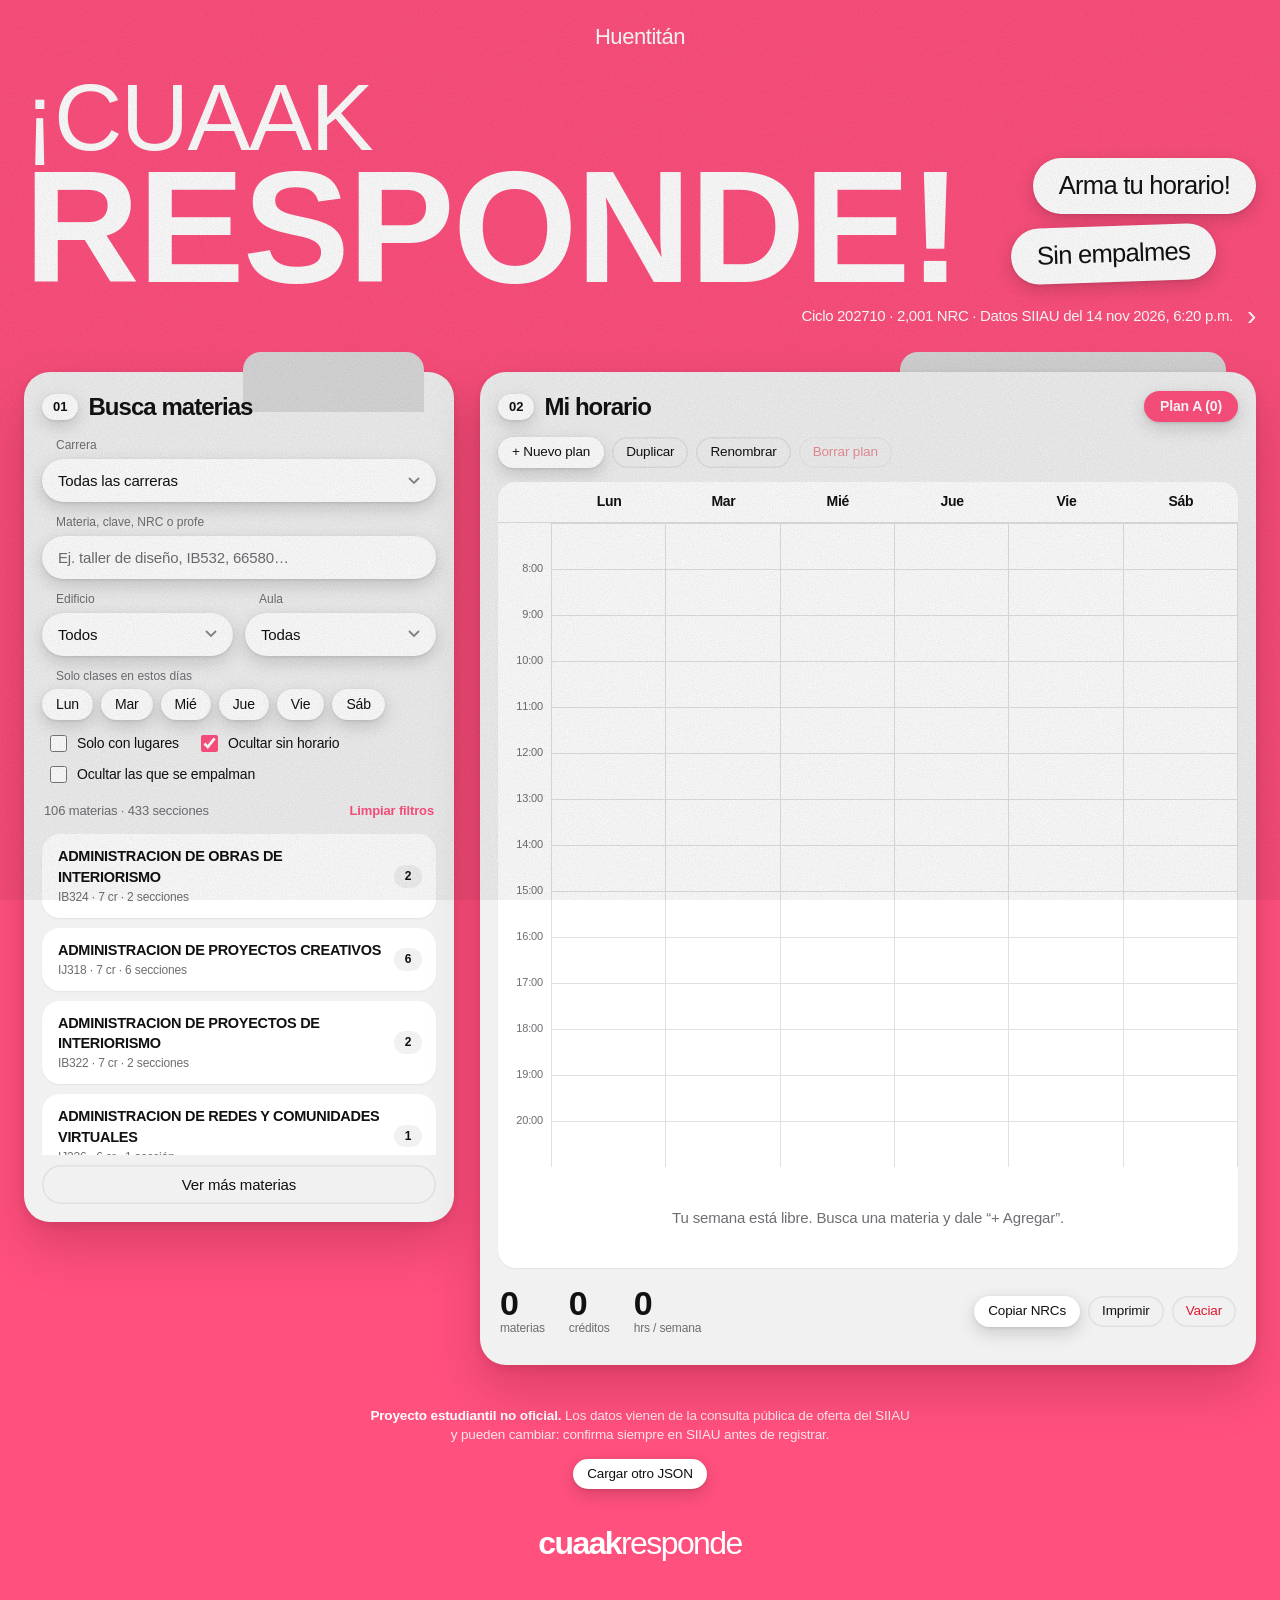
==== index.html @ 328b50cd "Nuevo estilo: rosa con grano, carpetas, píldoras y Alte Haas Grotesk" ====
<!doctype html>
<html lang="es">
<head>
<meta charset="utf-8">
<meta name="viewport" content="width=device-width, initial-scale=1">
<title>CUAAK RESPONDE</title>
<meta name="description" content="Planificador de horarios hecho por y para la comunidad del CUAAD Huentitán. Proyecto estudiantil no oficial.">
<link rel="preconnect" href="https://fonts.cdnfonts.com" crossorigin>
<link rel="preload" href="https://fonts.cdnfonts.com/s/8581/AlteHaasGroteskBold.woff" as="font" type="font/woff" crossorigin>
<link rel="stylesheet" href="styles.css">
<link rel="icon" href="data:image/svg+xml,%3Csvg xmlns='http://www.w3.org/2000/svg' viewBox='0 0 64 64'%3E%3Crect width='64' height='64' rx='16' fill='%23FF507E'/%3E%3Ctext x='32' y='45' font-family='Helvetica,Arial,sans-serif' font-size='38' font-weight='900' fill='%23fff' text-anchor='middle'%3EC!%3C/text%3E%3C/svg%3E">
</head>
<body>

<header class="hero">
  <p class="eyebrow">Huentitán</p>
  <h1 class="titulo"><span class="t1">¡CUAAK</span><span class="t2">RESPONDE!</span></h1>
  <div class="hero-pills" aria-hidden="true">
    <span class="pill-flota p-a">Arma tu horario!</span>
    <span class="pill-flota p-b">Sin empalmes</span>
  </div>
  <a class="hero-meta" href="#app"><span id="meta">Cargando oferta…</span><span class="chev" aria-hidden="true">›</span></a>
</header>

<main class="layout" id="app">
  <!-- ============ BUSCADOR ============ -->
  <section class="panel buscar" aria-label="Buscar materias">
    <div class="panel-head">
      <h2><span class="num">01</span> Busca materias</h2>
    </div>

    <div class="filtros">
      <label class="campo ancho">
        <span>Carrera</span>
        <select id="f-carrera"><option value="">Todas las carreras</option></select>
      </label>
      <label class="campo ancho">
        <span>Materia, clave, NRC o profe</span>
        <input id="f-q" type="search" placeholder="Ej. taller de diseño, IB532, 66580…" autocomplete="off">
      </label>
      <label class="campo">
        <span>Edificio</span>
        <select id="f-edificio"><option value="">Todos</option></select>
      </label>
      <label class="campo">
        <span>Aula</span>
        <select id="f-aula"><option value="">Todas</option></select>
      </label>
      <fieldset class="campo ancho dias-filtro">
        <legend>Solo clases en estos días</legend>
        <div class="chips" id="f-dias"></div>
      </fieldset>
      <div class="toggles ancho">
        <label class="check"><input type="checkbox" id="f-cupo"> Solo con lugares</label>
        <label class="check"><input type="checkbox" id="f-horario" checked> Ocultar sin horario</label>
        <label class="check"><input type="checkbox" id="f-libres"> Ocultar las que se empalman</label>
      </div>
    </div>

    <div class="resultados-head">
      <span id="conteo">—</span>
      <button class="link" id="limpiar" type="button">Limpiar filtros</button>
    </div>
    <div id="resultados" class="resultados" aria-live="polite"></div>
    <button id="mas" class="btn ghost full" type="button" hidden>Ver más materias</button>
  </section>

  <!-- ============ HORARIO ============ -->
  <section class="panel horario" aria-label="Mi horario">
    <div class="panel-head">
      <h2><span class="num">02</span> Mi horario</h2>
      <div class="planes" id="planes" role="tablist"></div>
    </div>

    <div class="plan-acciones">
      <button class="btn sm" id="p-nuevo" type="button">+ Nuevo plan</button>
      <button class="btn sm ghost" id="p-dup" type="button">Duplicar</button>
      <button class="btn sm ghost" id="p-ren" type="button">Renombrar</button>
      <button class="btn sm ghost danger" id="p-del" type="button">Borrar plan</button>
    </div>

    <div id="alertas" class="alertas" aria-live="assertive"></div>

    <div class="grid-wrap">
      <div id="grid" class="grid"></div>
    </div>

    <div class="resumen">
      <div class="stats">
        <div><b id="s-materias">0</b><span>materias</span></div>
        <div><b id="s-creditos">0</b><span>créditos</span></div>
        <div><b id="s-horas">0</b><span>hrs / semana</span></div>
      </div>
      <div class="resumen-acciones">
        <button class="btn sm" id="copiar" type="button">Copiar NRCs</button>
        <button class="btn sm ghost" id="imprimir" type="button">Imprimir</button>
        <button class="btn sm ghost danger" id="vaciar" type="button">Vaciar</button>
      </div>
    </div>
    <ul id="lista" class="lista"></ul>
  </section>
</main>

<footer class="pie">
  <p><b>Proyecto estudiantil no oficial.</b> Los datos vienen de la consulta pública de oferta del SIIAU y pueden cambiar: confirma siempre en SIIAU antes de registrar.</p>
  <label class="btn sm cargar">Cargar otro JSON<input type="file" id="archivo" accept=".json,application/json" hidden></label>
  <p class="firma"><b>cuaak</b>responde</p>
</footer>

<div id="toast" class="toast" role="status" hidden></div>

<script src="data/oferta.js" onerror="window.OFERTA_ERROR=true"></script>
<script src="app.js"></script>
</body>
</html>
---- styles.css ----
/* CUAAK RESPONDE — estilo póster: rosa, grano, carpetas y píldoras */
@font-face {
  font-family: "Alte Haas Grotesk"; font-style: normal; font-weight: 400; font-display: swap;
  src: local("Alte Haas Grotesk"), local("AlteHaasGrotesk"),
       url("https://fonts.cdnfonts.com/s/8581/AlteHaasGroteskRegular.woff") format("woff");
}
@font-face {
  font-family: "Alte Haas Grotesk"; font-style: normal; font-weight: 700; font-display: swap;
  src: local("Alte Haas Grotesk Bold"), local("AlteHaasGrotesk-Bold"),
       url("https://fonts.cdnfonts.com/s/8581/AlteHaasGroteskBold.woff") format("woff");
}
:root {
  --bg: #FF507E;            /* rosa del póster */
  --on-bg: #FFFFFF;
  --on-bg-soft: rgba(255, 255, 255, .86);
  --folder: #F1F1F1;        /* hoja frontal de la carpeta */
  --folder-back: #D9D9D9;   /* hoja trasera / pestaña */
  --sheet: #FFFFFF;
  --ink: #111111;
  --muted: #6E6E73;
  --line: #E0E0E0;
  --pill: #FFFFFF;
  --pill-ink: #111111;
  --accent: #FF507E;
  --accent-ink: #FFFFFF;
  --ok: #138A4F;
  --bad: #E0182D;
  --bad-bg: #FFE6E9;
  --shadow-pill: 0 6px 18px rgba(0, 0, 0, .16), 0 1px 3px rgba(0, 0, 0, .10);
  --shadow-folder: 0 24px 50px rgba(90, 0, 30, .22), 0 3px 10px rgba(90, 0, 30, .12);
  --block-l: 88%;
  --block-s: 85%;
  --block-border-l: 45%;
  --grain-opacity: .11;
  --font: "Alte Haas Grotesk", "Helvetica Neue", Helvetica, Arial, system-ui, sans-serif;
  color-scheme: light;
}
@media (prefers-color-scheme: dark) {
  :root:not([data-theme="light"]) {
    --bg: #24101A; --on-bg: #FFE9EF; --on-bg-soft: rgba(255, 233, 239, .78);
    --folder: #1E1E20; --folder-back: #2E2E31; --sheet: #151517;
    --ink: #F2F2F2; --muted: #A1A1A6; --line: #343437;
    --pill: #2C2C2F; --pill-ink: #F5F5F5; --bad-bg: #3B1219;
    --shadow-pill: 0 6px 18px rgba(0, 0, 0, .45);
    --shadow-folder: 0 24px 50px rgba(0, 0, 0, .5);
    --block-l: 30%; --block-s: 55%; --block-border-l: 65%;
    --grain-opacity: .10; color-scheme: dark;
  }
}
:root[data-theme="dark"] {
  --bg: #24101A; --on-bg: #FFE9EF; --on-bg-soft: rgba(255, 233, 239, .78);
  --folder: #1E1E20; --folder-back: #2E2E31; --sheet: #151517;
  --ink: #F2F2F2; --muted: #A1A1A6; --line: #343437;
  --pill: #2C2C2F; --pill-ink: #F5F5F5; --bad-bg: #3B1219;
  --shadow-pill: 0 6px 18px rgba(0, 0, 0, .45);
  --shadow-folder: 0 24px 50px rgba(0, 0, 0, .5);
  --block-l: 30%; --block-s: 55%; --block-border-l: 65%;
  --grain-opacity: .10; color-scheme: dark;
}

* { box-sizing: border-box; }
html { -webkit-text-size-adjust: 100%; scroll-behavior: smooth; }
body {
  margin: 0; background: var(--bg); color: var(--ink);
  font-family: var(--font); font-size: 15px; line-height: 1.4;
  -webkit-font-smoothing: antialiased; letter-spacing: -.01em;
}
/* grano de papel sobre todo, como el póster */
body::after {
  content: ""; position: fixed; inset: 0; z-index: 90; pointer-events: none;
  opacity: var(--grain-opacity); mix-blend-mode: multiply;
  background-image: url("data:image/svg+xml,%3Csvg xmlns='http://www.w3.org/2000/svg' width='220' height='220'%3E%3Cfilter id='n'%3E%3CfeTurbulence type='fractalNoise' baseFrequency='.85' numOctaves='3' stitchTiles='stitch'/%3E%3CfeColorMatrix values='0 0 0 0 0 0 0 0 0 0 0 0 0 0 0 0 0 0 .9 0'/%3E%3C/filter%3E%3Crect width='100%25' height='100%25' filter='url(%23n)'/%3E%3C/svg%3E");
}
button, input, select { font: inherit; color: inherit; letter-spacing: inherit; }
.tab-num { font-variant-numeric: tabular-nums; }

/* ---------- hero ---------- */
.hero {
  color: var(--on-bg); max-width: 1600px; margin: 0 auto; padding: 22px 24px 8px;
  display: grid; grid-template-columns: 1fr auto; align-items: end; gap: 6px 24px;
}
.eyebrow { grid-column: 1 / -1; justify-self: center; margin: 0 0 18px; font-size: 22px; font-weight: 400; letter-spacing: -.02em; }
.titulo { margin: 0; line-height: .86; letter-spacing: -.055em; display: flex; flex-direction: column; }
.titulo .t1 { font-weight: 400; font-size: clamp(32px, 7.4vw, 104px); }
.titulo .t2 { font-weight: 700; font-size: clamp(40px, 12.5vw, 176px); }
@media (max-width: 600px) {
  .titulo .t1 { font-size: 9vw; }
  .titulo .t2 { font-size: 14.2vw; }
}
.hero-pills { display: flex; flex-direction: column; align-items: flex-end; gap: 12px; padding-bottom: 14px; }
.pill-flota {
  background: var(--pill); color: var(--pill-ink); border-radius: 999px; padding: 10px 26px;
  font-size: clamp(17px, 2vw, 26px); font-weight: 400; letter-spacing: -.03em; box-shadow: var(--shadow-pill);
}
.pill-flota.p-b { margin-right: 40px; transform: rotate(-2deg); }
.hero-meta {
  grid-column: 1 / -1; justify-self: end; display: inline-flex; align-items: center; gap: 14px;
  color: var(--on-bg); text-decoration: none; font-size: 15px; font-weight: 400; letter-spacing: -.02em;
}
.hero-meta br { display: none; }
.hero-meta #meta { display: inline; }
.chev { font-size: 28px; line-height: 1; font-weight: 400; }

/* ---------- layout ---------- */
.layout {
  display: grid; grid-template-columns: minmax(340px, 430px) 1fr; gap: 26px;
  padding: 34px 24px 24px; align-items: start; max-width: 1600px; margin: 0 auto;
}
/* carpeta: hoja frontal + pestaña trasera */
.panel {
  position: relative; background: var(--folder); border-radius: 26px; padding: 18px;
  box-shadow: var(--shadow-folder); min-width: 0;
}
.panel::before {
  content: ""; position: absolute; z-index: -1; top: -20px; right: 30px; width: 42%; height: 60px;
  background: var(--folder-back); border-radius: 18px 18px 0 0;
}
.buscar { position: sticky; top: 30px; max-height: calc(100vh - 50px); display: flex; flex-direction: column; }
.panel-head { display: flex; align-items: center; justify-content: space-between; gap: 10px; flex-wrap: wrap; margin-bottom: 14px; }
h2 { margin: 0; font-size: 24px; font-weight: 700; letter-spacing: -.04em; display: flex; align-items: center; gap: 10px; }
.num {
  background: var(--pill); color: var(--pill-ink); box-shadow: var(--shadow-pill);
  font-size: 13px; font-weight: 700; padding: 4px 11px; border-radius: 999px; letter-spacing: 0;
}

/* ---------- filtros ---------- */
.filtros { display: grid; grid-template-columns: 1fr 1fr; gap: 12px; }
.ancho { grid-column: 1 / -1; }
.campo { display: flex; flex-direction: column; gap: 5px; min-width: 0; margin: 0; padding: 0; border: 0; }
.campo > span, .campo legend { font-size: 12px; font-weight: 400; color: var(--muted); padding: 0 0 0 14px; letter-spacing: 0; }
.campo select, .campo input {
  width: 100%; padding: 11px 16px; border: 0; border-radius: 999px; min-width: 0;
  background: var(--pill); color: var(--pill-ink); box-shadow: var(--shadow-pill);
  appearance: none; -webkit-appearance: none;
}
.campo select {
  padding-right: 38px; cursor: pointer;
  background-image: url("data:image/svg+xml,%3Csvg xmlns='http://www.w3.org/2000/svg' width='12' height='8'%3E%3Cpath d='M1 1l5 5 5-5' fill='none' stroke='%23888' stroke-width='1.8'/%3E%3C/svg%3E");
  background-repeat: no-repeat; background-position: right 16px center;
}
.campo input::placeholder { color: var(--muted); }
.campo input:focus, .campo select:focus, .btn:focus-visible, .chip:focus-visible, .plan-tab:focus-visible {
  outline: 3px solid var(--accent); outline-offset: 2px;
}
.chips { display: flex; gap: 8px; flex-wrap: wrap; margin-top: 4px; }
.chip {
  border: 0; background: var(--pill); color: var(--pill-ink); box-shadow: var(--shadow-pill);
  border-radius: 999px; padding: 6px 14px; font-weight: 400; font-size: 14px; cursor: pointer;
}
.chip[aria-pressed="true"] { background: var(--accent); color: var(--accent-ink); }
.toggles { display: flex; flex-wrap: wrap; gap: 8px 18px; padding-left: 4px; }
.check { display: flex; align-items: center; gap: 7px; font-size: 14px; cursor: pointer; }
.check input { accent-color: var(--accent); width: 17px; height: 17px; }

.resultados-head { display: flex; justify-content: space-between; align-items: center; margin: 16px 2px 10px; font-size: 13px; color: var(--muted); }
.link { background: none; border: 0; padding: 0; color: var(--accent); font-weight: 700; cursor: pointer; }
.link:hover { text-decoration: underline; text-underline-offset: 3px; }
.resultados { overflow-y: auto; min-height: 120px; margin: 0 -10px; padding: 4px 10px 10px; flex: 1; }

/* ---------- materia ---------- */
.materia { background: var(--sheet); border-radius: 18px; margin-bottom: 10px; box-shadow: 0 1px 2px rgba(0,0,0,.06); }
.materia[open] { box-shadow: var(--shadow-pill); }
.materia summary {
  list-style: none; cursor: pointer; padding: 12px 14px 12px 16px; display: grid;
  grid-template-columns: 1fr auto; gap: 2px 10px; align-items: center;
}
.materia summary::-webkit-details-marker { display: none; }
.m-nombre { font-weight: 700; font-size: 14.5px; letter-spacing: -.02em; }
.m-info { grid-column: 1; font-size: 12px; color: var(--muted); }
.m-badge {
  grid-row: 1 / span 2; grid-column: 2; font-size: 12px; font-weight: 700; min-width: 28px; text-align: center;
  background: var(--folder); color: var(--ink); border-radius: 999px; padding: 3px 9px;
}
.m-badge.en { background: var(--accent); color: var(--accent-ink); }
.secciones { border-top: 1px solid var(--line); }
.sec { padding: 12px 14px 12px 16px; display: grid; grid-template-columns: 1fr auto; gap: 5px 10px; border-bottom: 1px solid var(--line); }
.sec:last-child { border-bottom: 0; }
.sec.agregada { background: color-mix(in srgb, var(--accent) 10%, transparent); }
.sec-top { display: flex; gap: 6px; flex-wrap: wrap; align-items: center; font-size: 12px; }
.sec-top .nrc { font-weight: 700; font-size: 14px; font-variant-numeric: tabular-nums; margin-right: 2px; }
.pill {
  font-size: 12px; padding: 2px 10px; border-radius: 999px; background: var(--pill); color: var(--pill-ink);
  box-shadow: 0 2px 6px rgba(0,0,0,.12); font-variant-numeric: tabular-nums;
}
.pill.lleno { color: var(--bad); }
.pill.hay { color: var(--ok); }
.ses { font-size: 12.5px; line-height: 1.5; font-variant-numeric: tabular-nums; }
.ses .d { display: inline-block; min-width: 10ch; font-weight: 700; }
.prof { font-size: 12px; color: var(--muted); }
.empalme { font-size: 12px; font-weight: 700; color: var(--bad); }
.sec-btn { grid-row: 1 / span 4; grid-column: 2; align-self: center; }

/* ---------- botones (píldoras) ---------- */
.btn {
  border: 0; background: var(--pill); color: var(--pill-ink); box-shadow: var(--shadow-pill);
  border-radius: 999px; padding: 9px 18px; font-weight: 400; cursor: pointer; white-space: nowrap;
  transition: transform .12s ease, box-shadow .12s ease;
}
.btn:hover { transform: translateY(-1px); box-shadow: 0 10px 22px rgba(0,0,0,.18); }
.btn:active { transform: translateY(1px); box-shadow: 0 2px 6px rgba(0,0,0,.14); }
.btn:disabled { opacity: .45; cursor: default; transform: none; }
.btn.ghost { background: transparent; box-shadow: inset 0 0 0 1.5px var(--line); }
.btn.danger { color: var(--bad); }
.btn.add { background: var(--accent); color: var(--accent-ink); font-weight: 700; }
.btn.quitar { background: var(--folder); }
.btn.sm { padding: 6px 14px; font-size: 13.5px; }
.btn.full { width: 100%; margin-top: 10px; }

/* ---------- planes ---------- */
.planes { display: flex; gap: 8px; flex-wrap: wrap; }
.plan-tab {
  border: 0; background: var(--pill); color: var(--pill-ink); box-shadow: var(--shadow-pill);
  border-radius: 999px; padding: 6px 16px; font-weight: 400; cursor: pointer; font-size: 14px;
  max-width: 18ch; overflow: hidden; text-overflow: ellipsis; white-space: nowrap;
}
.plan-tab[aria-selected="true"] { background: var(--accent); color: var(--accent-ink); font-weight: 700; }
.plan-acciones { display: flex; gap: 8px; flex-wrap: wrap; margin-bottom: 14px; }

/* ---------- alertas ---------- */
.alertas:empty { display: none; }
.alertas { background: var(--bad-bg); border-radius: 18px; padding: 12px 16px; margin-bottom: 14px; box-shadow: inset 0 0 0 1.5px var(--bad); }
.alertas h3 { margin: 0 0 4px; font-size: 15px; color: var(--bad); letter-spacing: -.02em; }
.alertas ul { margin: 0; padding-left: 18px; font-size: 13px; }

/* ---------- grid semanal ---------- */
.grid-wrap { overflow-x: auto; border-radius: 18px; background: var(--sheet); box-shadow: 0 1px 2px rgba(0,0,0,.06); }
.grid { --hpx: 46px; display: grid; min-width: 640px; position: relative; }
.g-head {
  position: sticky; top: 0; z-index: 3; background: var(--sheet); color: var(--ink);
  font-weight: 700; text-align: center; padding: 10px 0; font-size: 14px; letter-spacing: -.02em;
  border-bottom: 1px solid var(--line);
}
.g-horas { position: relative; border-right: 1px solid var(--line); }
.g-hora { position: absolute; right: 8px; transform: translateY(-50%); font-size: 11px; color: var(--muted); font-variant-numeric: tabular-nums; }
.g-dia { position: relative; border-right: 1px solid var(--line); background-image: repeating-linear-gradient(to bottom, var(--line) 0 1px, transparent 1px var(--hpx)); }
.g-dia:last-child { border-right: 0; }
.bloque {
  --h: 340;
  position: absolute; left: 3px; right: 3px; overflow: hidden; cursor: pointer;
  background: hsl(var(--h) var(--block-s) var(--block-l));
  border-left: 4px solid hsl(var(--h) 75% var(--block-border-l));
  border-radius: 10px; padding: 4px 6px; font-size: 11px; line-height: 1.2; color: var(--ink);
  box-shadow: 0 2px 6px rgba(0,0,0,.10);
}
.bloque b { display: block; font-size: 11.5px; font-weight: 700; letter-spacing: -.02em; }
.bloque .bl-meta { font-size: 10px; opacity: .8; font-variant-numeric: tabular-nums; }
.bloque.choque { box-shadow: inset 0 0 0 2px var(--bad); background-image: repeating-linear-gradient(-45deg, transparent 0 6px, color-mix(in srgb, var(--bad) 20%, transparent) 6px 12px); }
.bloque.choque::after { content: "!"; position: absolute; top: 3px; right: 3px; width: 16px; height: 16px; border-radius: 50%; background: var(--bad); color: #fff; font-weight: 700; font-size: 11px; display: grid; place-items: center; }
.bloque.hl { outline: 3px solid var(--ink); z-index: 2; }
.bloque.preview { opacity: .55; outline: 2px dashed var(--ink); pointer-events: none; z-index: 1; }
.grid-vacio { grid-column: 1 / -1; padding: 40px 20px; text-align: center; color: var(--muted); }

/* ---------- resumen ---------- */
.resumen { display: flex; justify-content: space-between; align-items: center; gap: 12px; flex-wrap: wrap; margin: 18px 2px 10px; }
.stats { display: flex; gap: 24px; }
.stats div { display: flex; flex-direction: column; }
.stats b { font-size: 34px; font-weight: 700; line-height: 1; letter-spacing: -.05em; font-variant-numeric: tabular-nums; }
.stats span { font-size: 12px; color: var(--muted); }
.resumen-acciones { display: flex; gap: 8px; flex-wrap: wrap; }
.lista { list-style: none; margin: 0; padding: 0; display: grid; grid-template-columns: repeat(auto-fill, minmax(260px, 1fr)); gap: 10px; }
.lista li {
  --h: 340; background: var(--sheet); border-radius: 16px; padding: 10px 12px 10px 16px;
  box-shadow: inset 4px 0 0 hsl(var(--h) 75% var(--block-border-l)), 0 1px 2px rgba(0,0,0,.06);
  display: grid; grid-template-columns: 1fr auto; gap: 2px 8px; font-size: 13.5px;
}
.lista li.choque { box-shadow: inset 4px 0 0 var(--bad), inset 0 0 0 1.5px var(--bad); }
.lista .l-n { font-weight: 700; letter-spacing: -.02em; }
.lista .l-i { font-size: 12px; color: var(--muted); font-variant-numeric: tabular-nums; }
.lista .x { grid-row: 1 / span 2; grid-column: 2; align-self: center; background: none; border: 0; font-size: 22px; cursor: pointer; color: var(--muted); padding: 0 4px; line-height: 1; }
.lista .x:hover { color: var(--bad); }

/* ---------- pie / toast ---------- */
.pie {
  color: var(--on-bg); display: flex; flex-direction: column; align-items: center; gap: 14px; text-align: center;
  padding: 18px 24px 40px; max-width: 1600px; margin: 0 auto; font-size: 13.5px;
}
.pie p { margin: 0; max-width: 72ch; color: var(--on-bg-soft); }
.pie p b { color: var(--on-bg); }
.firma { font-size: 32px; letter-spacing: -.05em; color: var(--on-bg) !important; font-weight: 400; margin-top: 18px !important; }
.firma b { font-weight: 700; }
.cargar { cursor: pointer; }
.toast {
  position: fixed; left: 50%; bottom: 22px; transform: translateX(-50%); z-index: 95;
  background: var(--pill); color: var(--pill-ink); padding: 11px 22px; border-radius: 999px;
  font-weight: 400; box-shadow: 0 12px 30px rgba(0,0,0,.25); max-width: calc(100vw - 32px);
}
.toast.bad { box-shadow: inset 0 0 0 2px var(--bad), 0 12px 30px rgba(0,0,0,.25); color: var(--bad); }
.vacio { padding: 24px 8px; text-align: center; color: var(--muted); }
.vacio b { display: block; color: var(--ink); font-size: 16px; margin-bottom: 4px; }

/* ---------- responsive ---------- */
@media (max-width: 960px) {
  .layout { grid-template-columns: 1fr; padding: 34px 16px 16px; gap: 42px; }
  .buscar { position: relative; top: auto; max-height: none; }
  .resultados { max-height: 60vh; }
  .hero { grid-template-columns: 1fr; padding: 18px 16px 4px; }
  .hero-pills { align-items: flex-end; flex-direction: row; justify-content: flex-end; flex-wrap: wrap; padding: 14px 0 6px; }
  .pill-flota.p-b { margin-right: 0; }
  .pie { padding: 12px 16px 32px; }
}
@media (max-width: 480px) {
  .filtros { grid-template-columns: 1fr; }
  .eyebrow { font-size: 18px; margin-bottom: 12px; }
  .grid { min-width: 560px; }
  .panel { padding: 14px; border-radius: 22px; }
}

/* ---------- impresión ---------- */
@media print {
  body { background: #fff; }
  body::after { display: none; }
  .hero, .buscar, .plan-acciones, .resumen-acciones, .pie, .lista .x, .planes { display: none !important; }
  .layout { display: block; padding: 0; }
  .panel { box-shadow: none; padding: 0; background: #fff; }
  .panel::before { display: none; }
  .grid-wrap { overflow: visible; box-shadow: none; }
  .grid { min-width: 0; }
  .bloque, .g-head { -webkit-print-color-adjust: exact; print-color-adjust: exact; }
}
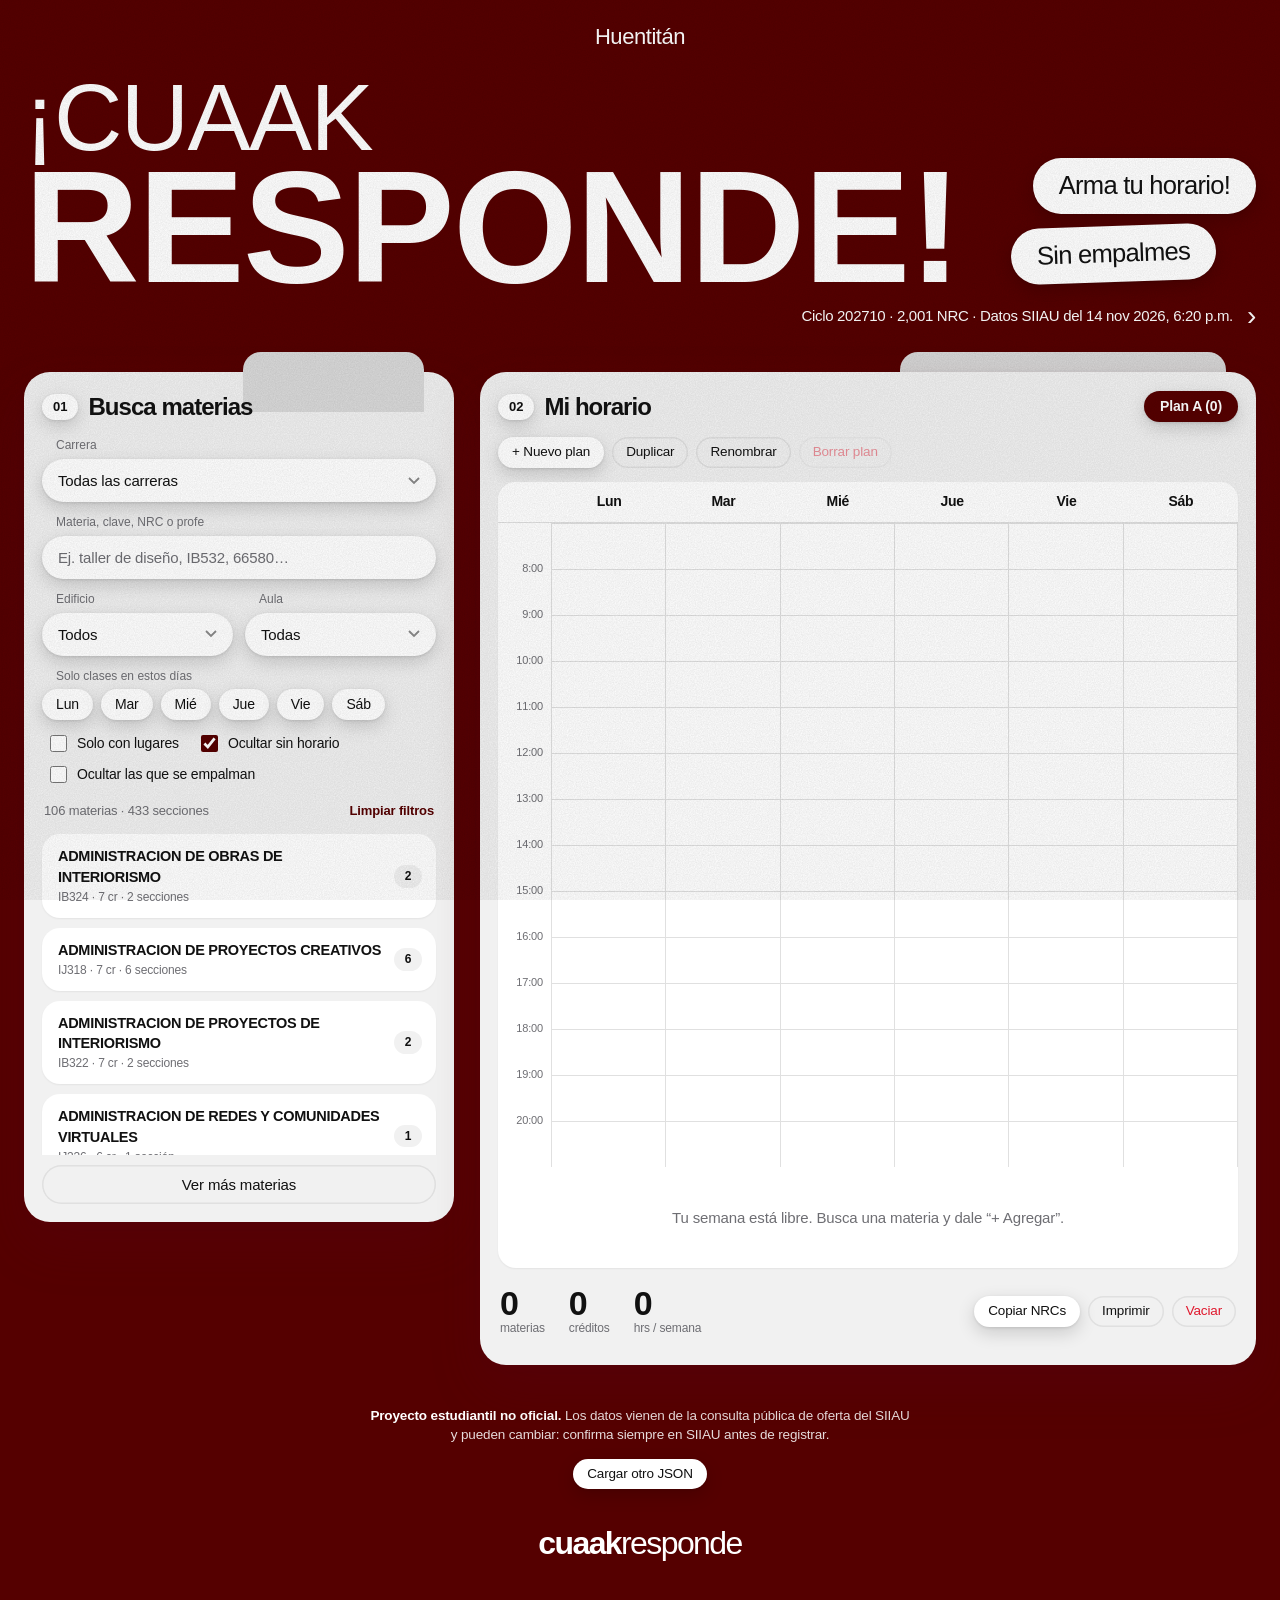
==== commit af374ee1: "Color principal: granate #550000" ====
--- a/index.html
+++ b/index.html
@@ -8,7 +8,7 @@
 <link rel="preconnect" href="https://fonts.cdnfonts.com" crossorigin>
 <link rel="preload" href="https://fonts.cdnfonts.com/s/8581/AlteHaasGroteskBold.woff" as="font" type="font/woff" crossorigin>
 <link rel="stylesheet" href="styles.css">
-<link rel="icon" href="data:image/svg+xml,%3Csvg xmlns='http://www.w3.org/2000/svg' viewBox='0 0 64 64'%3E%3Crect width='64' height='64' rx='16' fill='%23FF507E'/%3E%3Ctext x='32' y='45' font-family='Helvetica,Arial,sans-serif' font-size='38' font-weight='900' fill='%23fff' text-anchor='middle'%3EC!%3C/text%3E%3C/svg%3E">
+<link rel="icon" href="data:image/svg+xml,%3Csvg xmlns='http://www.w3.org/2000/svg' viewBox='0 0 64 64'%3E%3Crect width='64' height='64' rx='16' fill='%23550000'/%3E%3Ctext x='32' y='45' font-family='Helvetica,Arial,sans-serif' font-size='38' font-weight='900' fill='%23fff' text-anchor='middle'%3EC!%3C/text%3E%3C/svg%3E">
 </head>
 <body>
 
--- a/styles.css
+++ b/styles.css
@@ -10,7 +10,7 @@
        url("https://fonts.cdnfonts.com/s/8581/AlteHaasGroteskBold.woff") format("woff");
 }
 :root {
-  --bg: #FF507E;            /* rosa del póster */
+  --bg: #550000;            /* granate */
   --on-bg: #FFFFFF;
   --on-bg-soft: rgba(255, 255, 255, .86);
   --folder: #F1F1F1;        /* hoja frontal de la carpeta */
@@ -21,7 +21,7 @@
   --line: #E0E0E0;
   --pill: #FFFFFF;
   --pill-ink: #111111;
-  --accent: #FF507E;
+  --accent: #550000;
   --accent-ink: #FFFFFF;
   --ok: #138A4F;
   --bad: #E0182D;
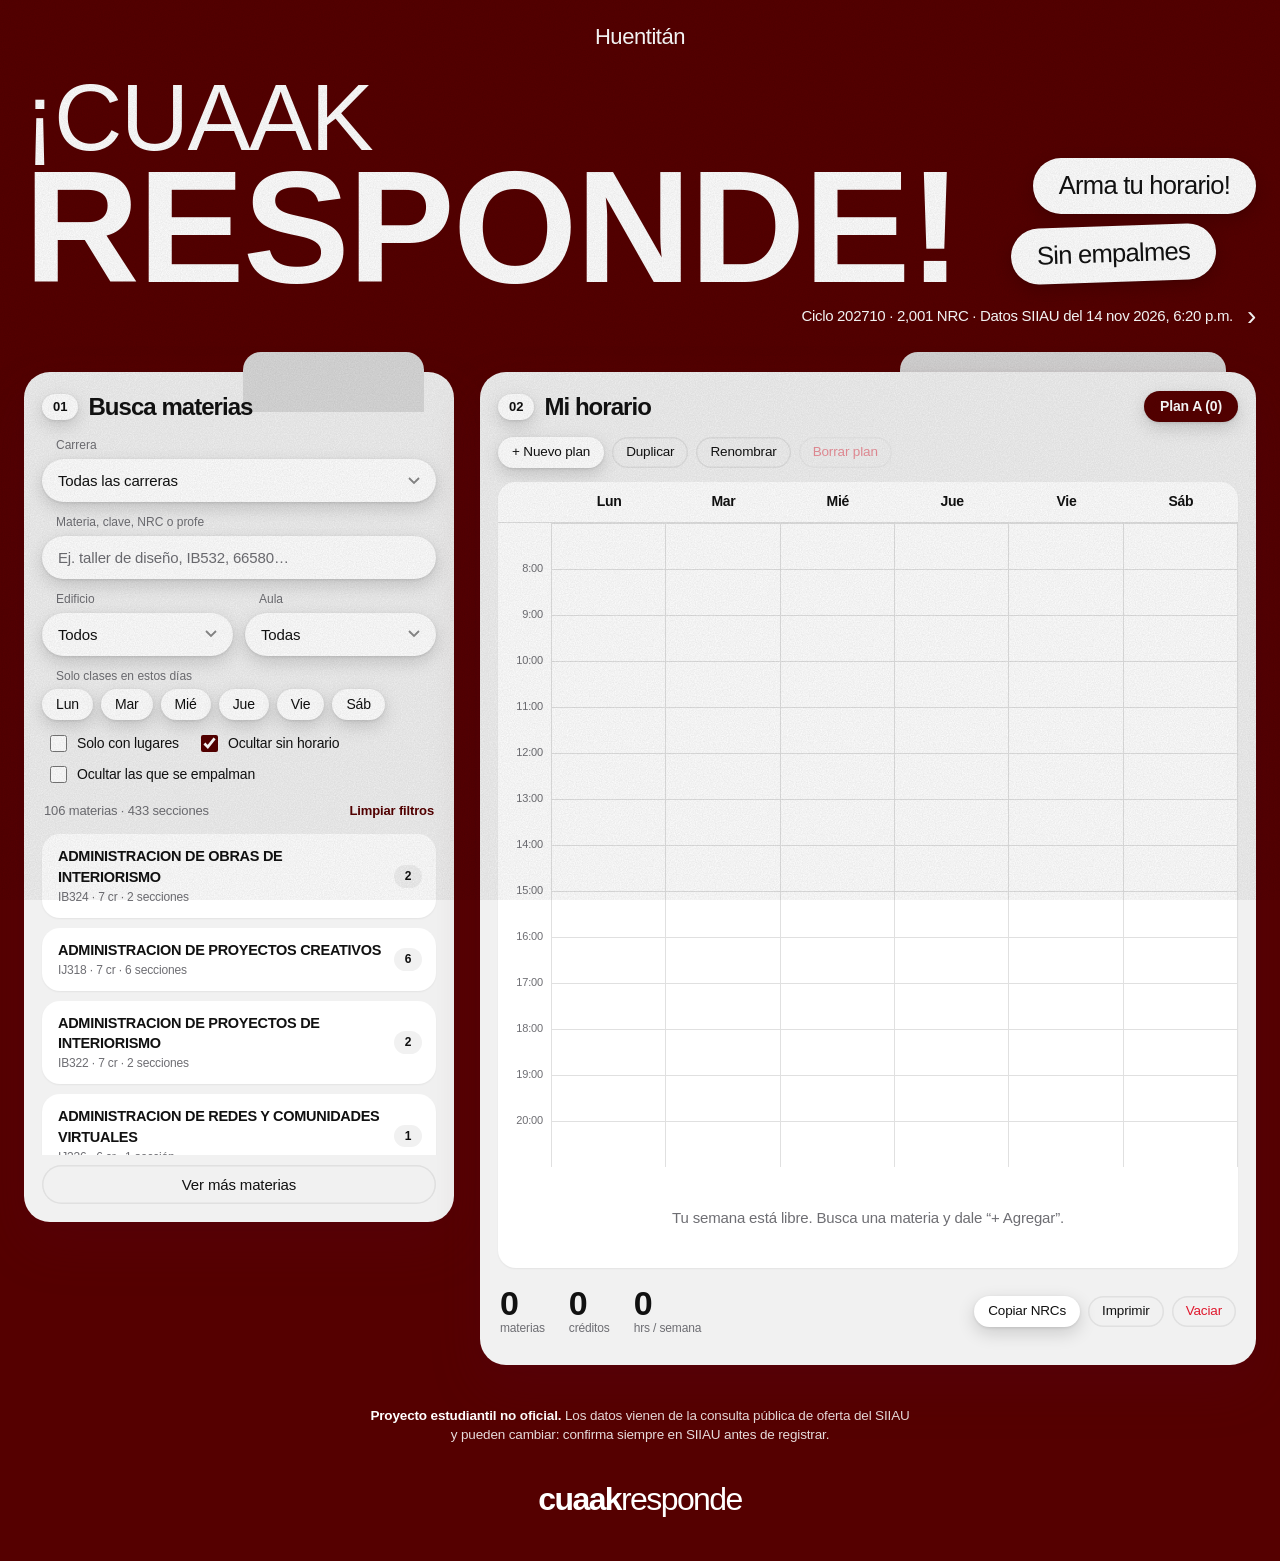
==== commit fe05e305: "Granate claro en modo oscuro, imagen para compartir y quitar 'Cargar otro JSON'" ====
--- a/index.html
+++ b/index.html
@@ -5,6 +5,18 @@
 <meta name="viewport" content="width=device-width, initial-scale=1">
 <title>CUAAK RESPONDE</title>
 <meta name="description" content="Planificador de horarios hecho por y para la comunidad del CUAAD Huentitán. Proyecto estudiantil no oficial.">
+<meta name="theme-color" content="#550000">
+<meta property="og:type" content="website">
+<meta property="og:locale" content="es_MX">
+<meta property="og:site_name" content="CUAAK RESPONDE">
+<meta property="og:title" content="¡CUAAK RESPONDE! · Arma tu horario sin empalmes">
+<meta property="og:description" content="Planificador de horarios para las licenciaturas del CUAAD Huentitán. Busca materias, arma tu semana y evita empalmes.">
+<meta property="og:url" content="https://respondecuaak-dotcom.github.io/cuaak-responde/">
+<meta property="og:image" content="https://respondecuaak-dotcom.github.io/cuaak-responde/og.png">
+<meta property="og:image:width" content="1200">
+<meta property="og:image:height" content="630">
+<meta property="og:image:alt" content="¡CUAAK RESPONDE! Planificador de horarios, Huentitán">
+<meta name="twitter:card" content="summary_large_image">
 <link rel="preconnect" href="https://fonts.cdnfonts.com" crossorigin>
 <link rel="preload" href="https://fonts.cdnfonts.com/s/8581/AlteHaasGroteskBold.woff" as="font" type="font/woff" crossorigin>
 <link rel="stylesheet" href="styles.css">
@@ -102,9 +114,7 @@
 </main>
 
 <footer class="pie">
-  <p><b>Proyecto estudiantil no oficial.</b> Los datos vienen de la consulta pública de oferta del SIIAU y pueden cambiar: confirma siempre en SIIAU antes de registrar.</p>
-  <label class="btn sm cargar">Cargar otro JSON<input type="file" id="archivo" accept=".json,application/json" hidden></label>
-  <p class="firma"><b>cuaak</b>responde</p>
+  <p><b>Proyecto estudiantil no oficial.</b> Los datos vienen de la consulta pública de oferta del SIIAU y pueden cambiar: confirma siempre en SIIAU antes de registrar.</p>  <p class="firma"><b>cuaak</b>responde</p>
 </footer>
 
 <div id="toast" class="toast" role="status" hidden></div>
--- a/styles.css
+++ b/styles.css
@@ -40,7 +40,7 @@
     --bg: #24101A; --on-bg: #FFE9EF; --on-bg-soft: rgba(255, 233, 239, .78);
     --folder: #1E1E20; --folder-back: #2E2E31; --sheet: #151517;
     --ink: #F2F2F2; --muted: #A1A1A6; --line: #343437;
-    --pill: #2C2C2F; --pill-ink: #F5F5F5; --bad-bg: #3B1219;
+    --pill: #2C2C2F; --pill-ink: #F5F5F5; --bad-bg: #3B1219; --accent: #C94F4F;
     --shadow-pill: 0 6px 18px rgba(0, 0, 0, .45);
     --shadow-folder: 0 24px 50px rgba(0, 0, 0, .5);
     --block-l: 30%; --block-s: 55%; --block-border-l: 65%;
@@ -51,7 +51,7 @@
   --bg: #24101A; --on-bg: #FFE9EF; --on-bg-soft: rgba(255, 233, 239, .78);
   --folder: #1E1E20; --folder-back: #2E2E31; --sheet: #151517;
   --ink: #F2F2F2; --muted: #A1A1A6; --line: #343437;
-  --pill: #2C2C2F; --pill-ink: #F5F5F5; --bad-bg: #3B1219;
+  --pill: #2C2C2F; --pill-ink: #F5F5F5; --bad-bg: #3B1219; --accent: #C94F4F;
   --shadow-pill: 0 6px 18px rgba(0, 0, 0, .45);
   --shadow-folder: 0 24px 50px rgba(0, 0, 0, .5);
   --block-l: 30%; --block-s: 55%; --block-border-l: 65%;
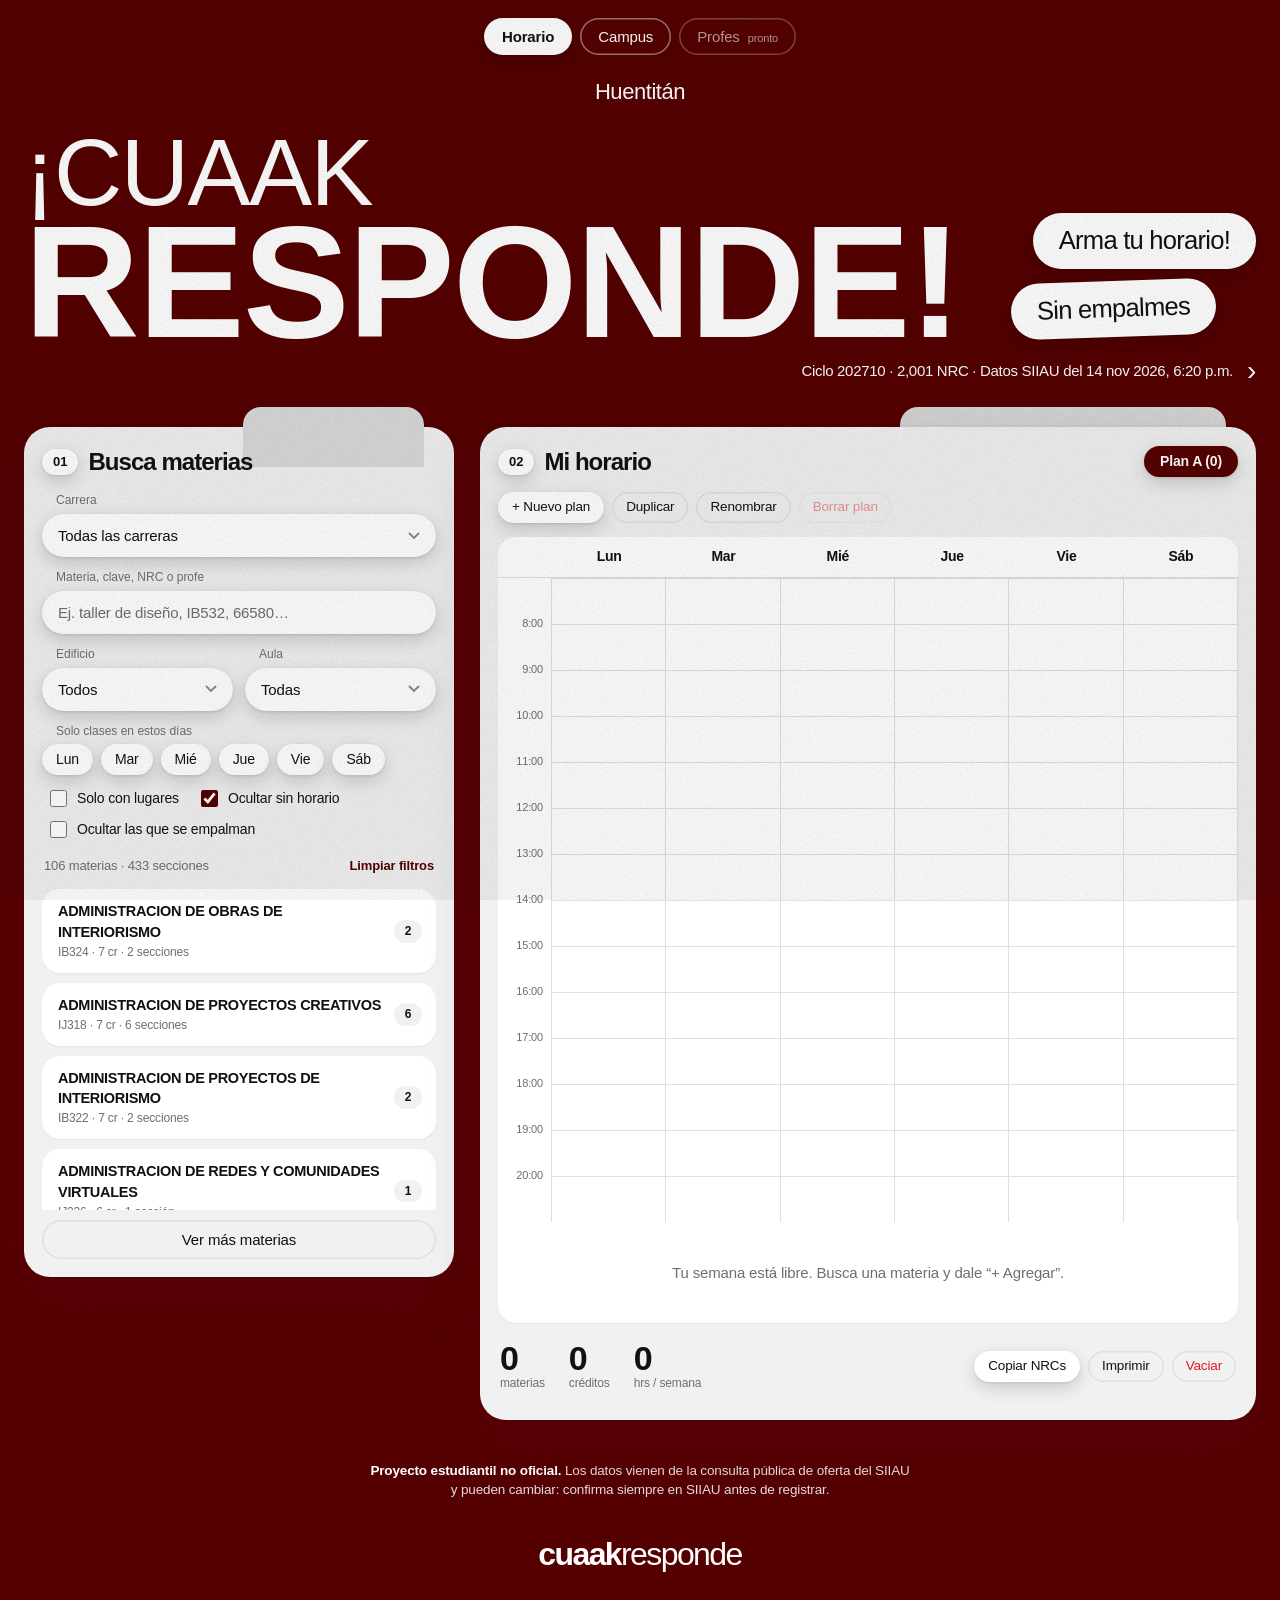
==== commit 361c6064: "Campus: reportes anónimos con fotos, tablero, panel privado, QR y cartel; menú y versión de archivos" ====
--- a/index.html
+++ b/index.html
@@ -19,10 +19,16 @@
 <meta name="twitter:card" content="summary_large_image">
 <link rel="preconnect" href="https://fonts.cdnfonts.com" crossorigin>
 <link rel="preload" href="https://fonts.cdnfonts.com/s/8581/AlteHaasGroteskBold.woff" as="font" type="font/woff" crossorigin>
-<link rel="stylesheet" href="styles.css">
+<link rel="stylesheet" href="styles.css?v=4">
 <link rel="icon" href="data:image/svg+xml,%3Csvg xmlns='http://www.w3.org/2000/svg' viewBox='0 0 64 64'%3E%3Crect width='64' height='64' rx='16' fill='%23550000'/%3E%3Ctext x='32' y='45' font-family='Helvetica,Arial,sans-serif' font-size='38' font-weight='900' fill='%23fff' text-anchor='middle'%3EC!%3C/text%3E%3C/svg%3E">
 </head>
 <body>
+
+<nav class="menu" aria-label="Secciones">
+  <a href="./" aria-current="page">Horario</a>
+  <a href="campus.html">Campus</a>
+  <span class="pronto" title="Muy pronto">Profes <small>pronto</small></span>
+</nav>
 
 <header class="hero">
   <p class="eyebrow">Huentitán</p>
@@ -119,7 +125,7 @@
 
 <div id="toast" class="toast" role="status" hidden></div>
 
-<script src="data/oferta.js" onerror="window.OFERTA_ERROR=true"></script>
-<script src="app.js"></script>
+<script src="data/oferta.js?v=4" onerror="window.OFERTA_ERROR=true"></script>
+<script src="app.js?v=4"></script>
 </body>
 </html>
--- a/styles.css
+++ b/styles.css
@@ -59,6 +59,7 @@
 }
 
 * { box-sizing: border-box; }
+[hidden] { display: none !important; }
 html { -webkit-text-size-adjust: 100%; scroll-behavior: smooth; }
 body {
   margin: 0; background: var(--bg); color: var(--ink);
@@ -73,6 +74,21 @@
 }
 button, input, select { font: inherit; color: inherit; letter-spacing: inherit; }
 .tab-num { font-variant-numeric: tabular-nums; }
+
+/* ---------- menú ---------- */
+.menu {
+  display: flex; justify-content: center; gap: 8px; flex-wrap: wrap;
+  padding: 18px 16px 0; max-width: 1600px; margin: 0 auto;
+}
+.menu a, .menu .pronto {
+  border-radius: 999px; padding: 8px 18px; font-size: 15px; text-decoration: none;
+  color: var(--on-bg); box-shadow: inset 0 0 0 1.5px color-mix(in srgb, var(--on-bg) 45%, transparent);
+}
+.menu a:hover { box-shadow: inset 0 0 0 1.5px var(--on-bg); }
+.menu a[aria-current="page"] { background: var(--pill); color: var(--pill-ink); box-shadow: var(--shadow-pill); font-weight: 700; }
+.menu .pronto { opacity: .6; cursor: default; }
+.menu .pronto small { font-size: 11px; margin-left: 4px; }
+.menu a:focus-visible { outline: 3px solid var(--on-bg); outline-offset: 2px; }
 
 /* ---------- hero ---------- */
 .hero {
@@ -305,6 +321,88 @@
   .panel { padding: 14px; border-radius: 22px; }
 }
 
+/* ============ CAMPUS ============ */
+.titulo .t1, .titulo .t2 { white-space: nowrap; }
+.pag-campus .titulo .t2 { font-size: clamp(40px, 10.6vw, 150px); }
+@media (max-width: 600px) { .pag-campus .titulo .t2 { font-size: 12.6vw; } }
+.layout.campus { grid-template-columns: minmax(340px, 460px) 1fr; }
+.reportar { position: sticky; top: 30px; max-height: calc(100vh - 50px); overflow-y: auto; }
+.campo textarea {
+  width: 100%; padding: 12px 16px; border: 0; border-radius: 18px; min-width: 0; resize: vertical;
+  background: var(--pill); color: var(--pill-ink); box-shadow: var(--shadow-pill); font: inherit; letter-spacing: inherit;
+}
+.campo textarea:focus { outline: 3px solid var(--accent); outline-offset: 2px; }
+.contador { align-self: flex-end; font-size: 11px; color: var(--muted); padding-right: 8px; }
+.foto-drop {
+  display: grid; place-items: center; gap: 8px; min-height: 92px; padding: 12px; cursor: pointer;
+  border-radius: 18px; background: var(--pill); box-shadow: var(--shadow-pill); color: var(--muted); font-weight: 700;
+}
+.foto-drop:hover { color: var(--ink); }
+.foto-drop:focus-within { outline: 3px solid var(--accent); outline-offset: 2px; }
+.foto-drop img { max-width: 100%; max-height: 220px; border-radius: 12px; object-fit: cover; }
+.aviso-foto { font-size: 12px; color: var(--muted); padding: 2px 8px 0; }
+.reglas { background: var(--sheet); border-radius: 18px; padding: 12px 16px; font-size: 13px; }
+.reglas ul { margin: 6px 0 0; padding-left: 18px; }
+.reglas li { margin: 2px 0; }
+.parecidos { background: color-mix(in srgb, var(--accent) 9%, var(--sheet)); border-radius: 18px; padding: 12px; display: grid; gap: 8px; }
+.parecidos > p { margin: 0 4px; font-size: 13px; }
+
+.tablero .panel-head { margin-bottom: 10px; }
+.orden { border: 0; border-radius: 999px; padding: 6px 14px; background: var(--pill); color: var(--pill-ink); box-shadow: var(--shadow-pill); cursor: pointer; }
+.estados { display: flex; gap: 8px; flex-wrap: wrap; margin-bottom: 12px; }
+.buscar-t { margin-bottom: 14px; }
+.casos { display: grid; grid-template-columns: repeat(auto-fill, minmax(300px, 1fr)); gap: 14px; align-items: start; }
+.casos .vacio { grid-column: 1 / -1; }
+.caso {
+  background: var(--sheet); border-radius: 20px; padding: 14px 16px; display: grid; gap: 8px;
+  box-shadow: 0 1px 2px rgba(0,0,0,.06); border-top: 5px solid var(--est, var(--line));
+}
+.caso-top { display: flex; align-items: center; gap: 6px; flex-wrap: wrap; }
+.caso-id { margin-left: auto; font-size: 12px; color: var(--muted); font-variant-numeric: tabular-nums; }
+.caso-lugar { margin: 0; font-size: 17px; font-weight: 700; letter-spacing: -.03em; line-height: 1.15; }
+.caso-desc { margin: 0; font-size: 14px; white-space: pre-line; overflow-wrap: anywhere; }
+.caso-foto img { display: block; width: 100%; max-height: 260px; object-fit: cover; border-radius: 14px; }
+.caso-nota { margin: 0; font-size: 13px; background: var(--folder); border-radius: 12px; padding: 8px 12px; }
+.caso-links { display: flex; gap: 8px; flex-wrap: wrap; }
+.caso-links .btn { text-decoration: none; }
+.caso-pie { display: flex; align-items: center; gap: 10px; flex-wrap: wrap; font-size: 13px; padding-top: 4px; border-top: 1px solid var(--line); }
+.afect b { font-size: 18px; font-variant-numeric: tabular-nums; }
+.caso-fecha { color: var(--muted); font-size: 12px; margin-left: auto; }
+.reportar-abuso { color: var(--muted); font-weight: 400; font-size: 12px; }
+.parecidos .caso { padding: 10px 12px; }
+
+.estado { font-size: 12px; font-weight: 700; padding: 3px 10px; border-radius: 999px; color: #fff; background: var(--est); }
+.est-reportado   { --est: #D7262B; }
+.est-oficio      { --est: #2F3A8F; }
+.est-proceso     { --est: #C27C0E; }
+.est-solucionado { --est: #12804B; }
+.chip.est-todos[aria-pressed="true"] { background: var(--accent); color: var(--accent-ink); }
+.chip[class*="est-"]:not(.est-todos)[aria-pressed="true"] { background: var(--est); color: #fff; }
+
+/* ============ PANEL ============ */
+.admin-wrap { max-width: 1200px; margin: 0 auto; padding: 24px; }
+.admin-wrap .panel { margin-top: 30px; }
+.login { max-width: 420px; margin: 40px auto; }
+.adm-barra { display: flex; gap: 8px; flex-wrap: wrap; align-items: center; margin-bottom: 14px; }
+.adm-barra .derecha { margin-left: auto; display: flex; gap: 8px; align-items: center; color: var(--muted); font-size: 13px; }
+.adm-caso { grid-template-columns: 1fr; }
+.adm-caso.oculta { opacity: .75; border-top-color: var(--muted); }
+.adm-grid { display: grid; grid-template-columns: 1fr 1fr; gap: 10px; }
+.adm-grid .campo > span { padding-left: 4px; }
+.adm-grid select, .adm-grid input, .adm-grid textarea { box-shadow: inset 0 0 0 1.5px var(--line); }
+.adm-foto { display: grid; grid-template-columns: 120px 1fr; gap: 10px; align-items: center; background: var(--folder); border-radius: 14px; padding: 8px; }
+.adm-foto img { width: 120px; height: 90px; object-fit: cover; border-radius: 10px; }
+.adm-acciones { display: flex; gap: 8px; flex-wrap: wrap; }
+.marca { font-size: 11px; font-weight: 700; padding: 2px 8px; border-radius: 999px; background: var(--bad); color: #fff; }
+.marca.gris { background: var(--muted); }
+
+@media (max-width: 960px) {
+  .layout.campus { grid-template-columns: 1fr; }
+  .reportar { position: relative; top: auto; max-height: none; overflow: visible; }
+  .casos { grid-template-columns: 1fr; }
+  .adm-grid { grid-template-columns: 1fr; }
+}
+
 /* ---------- impresión ---------- */
 @media print {
   body { background: #fff; }
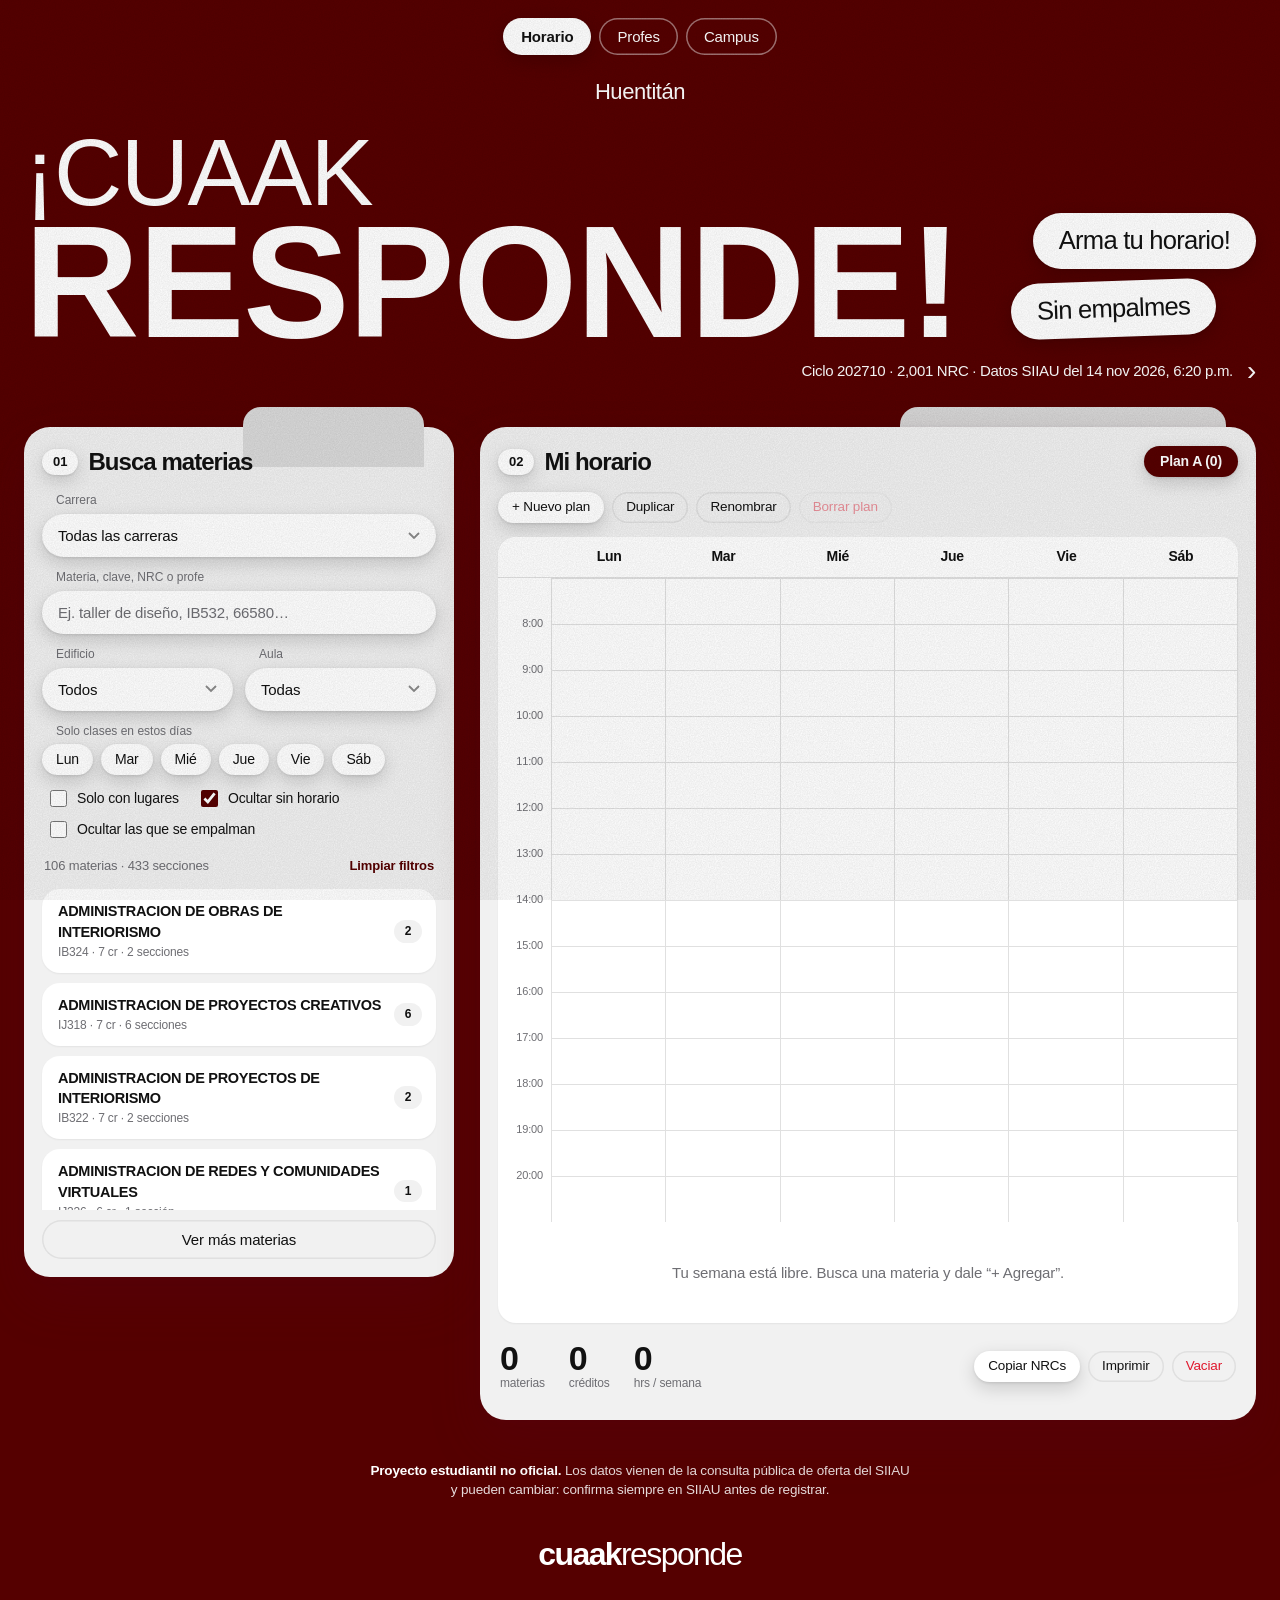
==== commit 01fde6d2: "Profes: reseñas anónimas, perfil, calificación en el Horario y revisión en el panel" ====
--- a/index.html
+++ b/index.html
@@ -19,15 +19,15 @@
 <meta name="twitter:card" content="summary_large_image">
 <link rel="preconnect" href="https://fonts.cdnfonts.com" crossorigin>
 <link rel="preload" href="https://fonts.cdnfonts.com/s/8581/AlteHaasGroteskBold.woff" as="font" type="font/woff" crossorigin>
-<link rel="stylesheet" href="styles.css?v=4">
+<link rel="stylesheet" href="styles.css?v=5">
 <link rel="icon" href="data:image/svg+xml,%3Csvg xmlns='http://www.w3.org/2000/svg' viewBox='0 0 64 64'%3E%3Crect width='64' height='64' rx='16' fill='%23550000'/%3E%3Ctext x='32' y='45' font-family='Helvetica,Arial,sans-serif' font-size='38' font-weight='900' fill='%23fff' text-anchor='middle'%3EC!%3C/text%3E%3C/svg%3E">
 </head>
 <body>
 
 <nav class="menu" aria-label="Secciones">
   <a href="./" aria-current="page">Horario</a>
+  <a href="profes.html">Profes</a>
   <a href="campus.html">Campus</a>
-  <span class="pronto" title="Muy pronto">Profes <small>pronto</small></span>
 </nav>
 
 <header class="hero">
@@ -125,7 +125,8 @@
 
 <div id="toast" class="toast" role="status" hidden></div>
 
-<script src="data/oferta.js?v=4" onerror="window.OFERTA_ERROR=true"></script>
-<script src="app.js?v=4"></script>
+<script src="config.js?v=5"></script>
+<script src="data/oferta.js?v=5" onerror="window.OFERTA_ERROR=true"></script>
+<script src="app.js?v=5"></script>
 </body>
 </html>
--- a/styles.css
+++ b/styles.css
@@ -379,6 +379,72 @@
 .chip.est-todos[aria-pressed="true"] { background: var(--accent); color: var(--accent-ink); }
 .chip[class*="est-"]:not(.est-todos)[aria-pressed="true"] { background: var(--est); color: #fff; }
 
+/* ============ PROFES ============ */
+.pag-profes .titulo .t2 { font-size: clamp(40px, 10.2vw, 146px); }
+@media (max-width: 600px) { .pag-profes .titulo .t2 { font-size: 12.2vw; } }
+.layout.profes { grid-template-columns: minmax(320px, 420px) 1fr; }
+.lista-profes { position: sticky; top: 30px; max-height: calc(100vh - 50px); display: flex; flex-direction: column; }
+.profe-item {
+  width: 100%; text-align: left; border: 0; cursor: pointer; display: grid; grid-template-columns: 1fr auto; gap: 2px 10px;
+  align-items: center; background: var(--sheet); color: var(--ink); border-radius: 16px; padding: 11px 14px; margin-bottom: 8px;
+  box-shadow: 0 1px 2px rgba(0,0,0,.06);
+}
+.profe-item:hover { box-shadow: var(--shadow-pill); }
+.profe-item.activo { box-shadow: inset 0 0 0 2px var(--accent), var(--shadow-pill); }
+.profe-item:focus-visible { outline: 3px solid var(--accent); outline-offset: 2px; }
+.pi-nombre { font-weight: 700; font-size: 14.5px; letter-spacing: -.02em; }
+.pi-info { grid-column: 1; font-size: 12px; color: var(--muted); }
+.profe-item .nota-chica { grid-row: 1 / span 2; grid-column: 2; }
+.nota-chica { font-size: 13px; font-weight: 700; padding: 3px 10px; border-radius: 999px; color: #fff; background: var(--muted); white-space: nowrap; font-variant-numeric: tabular-nums; }
+.nota-chica small { font-weight: 400; opacity: .85; }
+.nota-chica.alto { background: #12804B; }
+.nota-chica.medio { background: #C27C0E; }
+.nota-chica.bajo { background: #D7262B; }
+.nota-chica.sin { background: transparent; color: var(--muted); box-shadow: inset 0 0 0 1px var(--line); font-weight: 400; }
+
+.perfil { min-height: 300px; }
+.perfil:focus { outline: none; }
+.perfil-nombre { font-size: clamp(24px, 3vw, 34px); letter-spacing: -.04em; }
+.perfil-materias, .perfil-etiquetas, .resena-etiquetas { display: flex; gap: 6px; flex-wrap: wrap; margin-bottom: 12px; }
+.perfil-stats { flex-wrap: wrap; gap: 14px 28px; margin: 6px 0 14px; }
+.perfil-stats .nota b { color: #12804B; }
+.perfil-stats .nota.medio b { color: #C27C0E; }
+.perfil-stats .nota.bajo b { color: #D7262B; }
+.perfil-sin { background: var(--sheet); border-radius: 16px; padding: 14px 16px; margin: 6px 0 14px; }
+.vacio.grande { padding: 70px 20px; font-size: 15px; }
+.vacio.grande b { font-size: 22px; letter-spacing: -.03em; }
+
+.form-resena { background: var(--sheet); border-radius: 20px; padding: 16px; margin-bottom: 18px; box-shadow: inset 0 0 0 2px var(--accent); }
+.form-resena h3 { margin: 0; font-size: 18px; letter-spacing: -.03em; }
+.form-resena .reglas { background: var(--folder); }
+.escala-wrap { display: grid; gap: 4px; }
+.escala { display: flex; gap: 6px; flex-wrap: wrap; }
+.escala-op { position: relative; cursor: pointer; }
+.escala-op input { position: absolute; opacity: 0; inset: 0; cursor: pointer; }
+.escala-op span {
+  display: inline-block; min-width: 44px; text-align: center; padding: 7px 12px; border-radius: 999px;
+  background: var(--pill); color: var(--pill-ink); box-shadow: var(--shadow-pill); font-weight: 700; font-size: 14px;
+}
+.escala-op input:checked + span { background: var(--accent); color: var(--accent-ink); }
+.escala-op input:focus-visible + span { outline: 3px solid var(--accent); outline-offset: 2px; }
+.escala-op.si-no span { min-width: 70px; }
+.escala-ext { display: flex; justify-content: space-between; max-width: 360px; font-size: 11px; color: var(--muted); padding: 0 4px; }
+
+.resenas-head { display: flex; justify-content: space-between; align-items: center; margin: 8px 0 10px; }
+.resenas-head h3 { margin: 0; font-size: 20px; letter-spacing: -.03em; }
+.resenas { display: grid; gap: 12px; }
+.resena { background: var(--sheet); border-radius: 18px; padding: 14px 16px; display: grid; gap: 8px; box-shadow: 0 1px 2px rgba(0,0,0,.06); }
+.resena-top { display: flex; gap: 6px; flex-wrap: wrap; align-items: center; }
+.resena-materia { font-weight: 700; font-size: 13px; }
+.resena-ciclo { font-size: 12px; color: var(--muted); }
+.resena-etiquetas { margin: 0; }
+.resena-txt { margin: 0; font-size: 14.5px; white-space: pre-line; overflow-wrap: anywhere; }
+
+/* calificación dentro del Horario */
+.prof-nota { margin-left: 6px; font-size: 11px; font-weight: 700; padding: 1px 8px; border-radius: 999px; color: #fff; text-decoration: none; white-space: nowrap; }
+.prof-nota.alto { background: #12804B; } .prof-nota.medio { background: #C27C0E; } .prof-nota.bajo { background: #D7262B; }
+.prof-nota.sin { background: transparent; color: var(--accent); font-weight: 400; text-decoration: underline; text-underline-offset: 2px; padding: 0; }
+
 /* ============ PANEL ============ */
 .admin-wrap { max-width: 1200px; margin: 0 auto; padding: 24px; }
 .admin-wrap .panel { margin-top: 30px; }
@@ -397,7 +463,9 @@
 .marca.gris { background: var(--muted); }
 
 @media (max-width: 960px) {
-  .layout.campus { grid-template-columns: 1fr; }
+  .layout.campus, .layout.profes { grid-template-columns: 1fr; }
+  .lista-profes { position: relative; top: auto; max-height: none; }
+  .lista-profes .resultados { max-height: 50vh; }
   .reportar { position: relative; top: auto; max-height: none; overflow: visible; }
   .casos { grid-template-columns: 1fr; }
   .adm-grid { grid-template-columns: 1fr; }
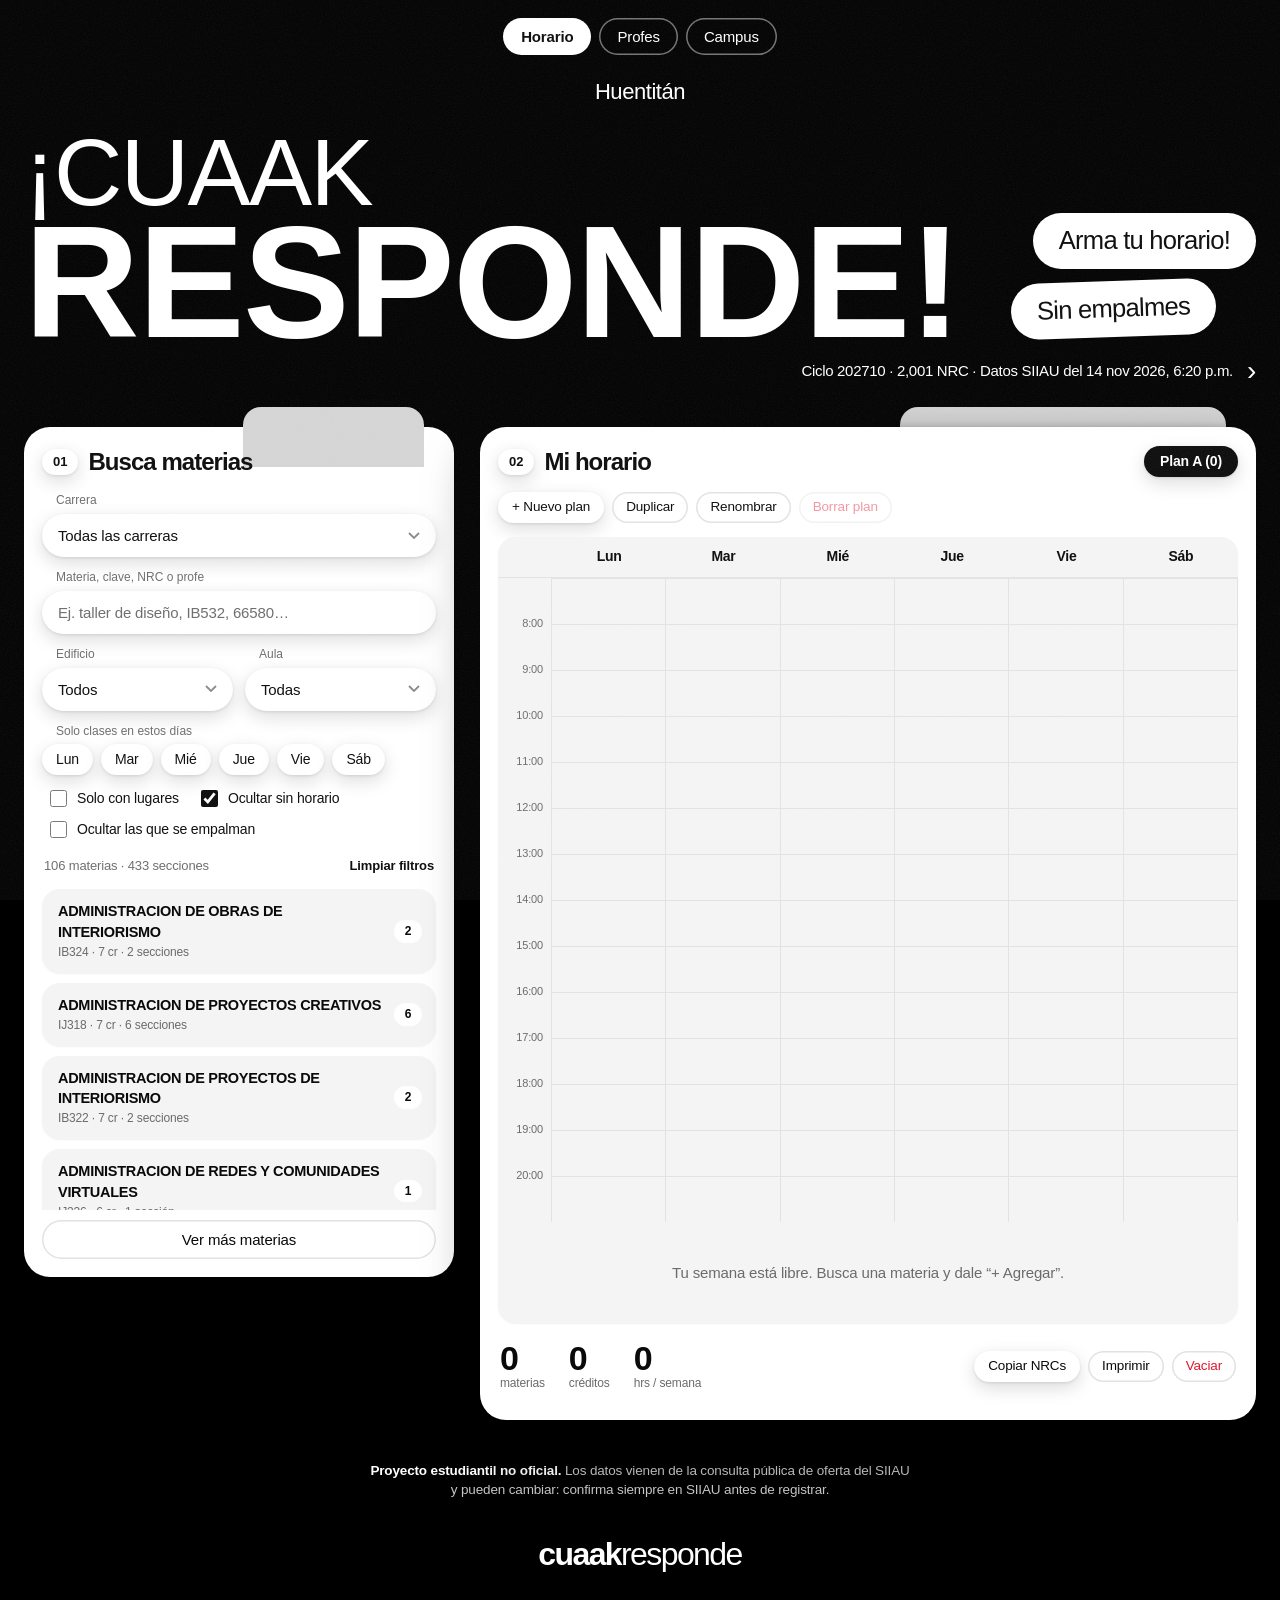
==== commit 07566ea2: "Nuevo color: fondo negro y todo lo demás blanco (sitio, imágenes y cartel)" ====
--- a/index.html
+++ b/index.html
@@ -5,22 +5,24 @@
 <meta name="viewport" content="width=device-width, initial-scale=1">
 <title>CUAAK RESPONDE</title>
 <meta name="description" content="Planificador de horarios hecho por y para la comunidad del CUAAD Huentitán. Proyecto estudiantil no oficial.">
-<meta name="theme-color" content="#550000">
+<meta name="theme-color" content="#000000">
 <meta property="og:type" content="website">
 <meta property="og:locale" content="es_MX">
 <meta property="og:site_name" content="CUAAK RESPONDE">
-<meta property="og:title" content="¡CUAAK RESPONDE! · Arma tu horario sin empalmes">
-<meta property="og:description" content="Planificador de horarios para las licenciaturas del CUAAD Huentitán. Busca materias, arma tu semana y evita empalmes.">
+<meta property="og:title" content="¡CUAAK RESPONDE! · Horario, Profes y Campus">
+<meta property="og:description" content="Arma tu horario sin empalmes, opina de tus profes y reporta lo que no funciona en el campus. Hecho por y para la comunidad de Huentitán.">
 <meta property="og:url" content="https://respondecuaak-dotcom.github.io/cuaak-responde/">
-<meta property="og:image" content="https://respondecuaak-dotcom.github.io/cuaak-responde/og.png">
+<meta property="og:image" content="https://respondecuaak-dotcom.github.io/cuaak-responde/og.jpg">
+<meta property="og:image:type" content="image/jpeg">
 <meta property="og:image:width" content="1200">
 <meta property="og:image:height" content="630">
-<meta property="og:image:alt" content="¡CUAAK RESPONDE! Planificador de horarios, Huentitán">
+<meta property="og:image:alt" content="¡CUAAK RESPONDE! Horario, Profes y Campus para la comunidad de Huentitán">
 <meta name="twitter:card" content="summary_large_image">
+<meta name="twitter:image" content="https://respondecuaak-dotcom.github.io/cuaak-responde/og.jpg">
 <link rel="preconnect" href="https://fonts.cdnfonts.com" crossorigin>
 <link rel="preload" href="https://fonts.cdnfonts.com/s/8581/AlteHaasGroteskBold.woff" as="font" type="font/woff" crossorigin>
-<link rel="stylesheet" href="styles.css?v=5">
-<link rel="icon" href="data:image/svg+xml,%3Csvg xmlns='http://www.w3.org/2000/svg' viewBox='0 0 64 64'%3E%3Crect width='64' height='64' rx='16' fill='%23550000'/%3E%3Ctext x='32' y='45' font-family='Helvetica,Arial,sans-serif' font-size='38' font-weight='900' fill='%23fff' text-anchor='middle'%3EC!%3C/text%3E%3C/svg%3E">
+<link rel="stylesheet" href="styles.css?v=6">
+<link rel="icon" href="data:image/svg+xml,%3Csvg xmlns='http://www.w3.org/2000/svg' viewBox='0 0 64 64'%3E%3Crect width='64' height='64' rx='16' fill='%23000000'/%3E%3Ctext x='32' y='45' font-family='Helvetica,Arial,sans-serif' font-size='38' font-weight='900' fill='%23fff' text-anchor='middle'%3EC!%3C/text%3E%3C/svg%3E">
 </head>
 <body>
 
@@ -125,8 +127,8 @@
 
 <div id="toast" class="toast" role="status" hidden></div>
 
-<script src="config.js?v=5"></script>
-<script src="data/oferta.js?v=5" onerror="window.OFERTA_ERROR=true"></script>
-<script src="app.js?v=5"></script>
+<script src="config.js?v=6"></script>
+<script src="data/oferta.js?v=6" onerror="window.OFERTA_ERROR=true"></script>
+<script src="app.js?v=6"></script>
 </body>
 </html>
--- a/styles.css
+++ b/styles.css
@@ -1,4 +1,4 @@
-/* CUAAK RESPONDE — estilo póster: rosa, grano, carpetas y píldoras */
+/* CUAAK RESPONDE — estilo póster: negro con grano, carpetas y píldoras blancas */
 @font-face {
   font-family: "Alte Haas Grotesk"; font-style: normal; font-weight: 400; font-display: swap;
   src: local("Alte Haas Grotesk"), local("AlteHaasGrotesk"),
@@ -9,53 +9,32 @@
   src: local("Alte Haas Grotesk Bold"), local("AlteHaasGrotesk-Bold"),
        url("https://fonts.cdnfonts.com/s/8581/AlteHaasGroteskBold.woff") format("woff");
 }
+/* Mismo diseño en modo claro y oscuro: fondo negro, todo lo demás blanco. */
 :root {
-  --bg: #550000;            /* granate */
+  --bg: #000000;            /* fondo negro */
   --on-bg: #FFFFFF;
-  --on-bg-soft: rgba(255, 255, 255, .86);
-  --folder: #F1F1F1;        /* hoja frontal de la carpeta */
-  --folder-back: #D9D9D9;   /* hoja trasera / pestaña */
-  --sheet: #FFFFFF;
-  --ink: #111111;
-  --muted: #6E6E73;
-  --line: #E0E0E0;
+  --on-bg-soft: rgba(255, 255, 255, .78);
+  --folder: #FFFFFF;        /* hoja frontal de la carpeta */
+  --folder-back: #D4D4D4;   /* hoja trasera / pestaña */
+  --sheet: #F4F4F4;         /* tarjetas dentro de la carpeta */
+  --ink: #0A0A0A;
+  --muted: #6B6B6B;
+  --line: #E2E2E2;
   --pill: #FFFFFF;
-  --pill-ink: #111111;
-  --accent: #550000;
+  --pill-ink: #0A0A0A;
+  --accent: #0A0A0A;        /* botones y selección: negro sobre blanco */
   --accent-ink: #FFFFFF;
   --ok: #138A4F;
   --bad: #E0182D;
   --bad-bg: #FFE6E9;
-  --shadow-pill: 0 6px 18px rgba(0, 0, 0, .16), 0 1px 3px rgba(0, 0, 0, .10);
-  --shadow-folder: 0 24px 50px rgba(90, 0, 30, .22), 0 3px 10px rgba(90, 0, 30, .12);
+  --shadow-pill: 0 6px 18px rgba(0, 0, 0, .14), 0 1px 3px rgba(0, 0, 0, .10);
+  --shadow-folder: 0 24px 50px rgba(0, 0, 0, .6), 0 3px 10px rgba(0, 0, 0, .4);
   --block-l: 88%;
   --block-s: 85%;
   --block-border-l: 45%;
-  --grain-opacity: .11;
+  --grain-opacity: .07;
   --font: "Alte Haas Grotesk", "Helvetica Neue", Helvetica, Arial, system-ui, sans-serif;
   color-scheme: light;
-}
-@media (prefers-color-scheme: dark) {
-  :root:not([data-theme="light"]) {
-    --bg: #24101A; --on-bg: #FFE9EF; --on-bg-soft: rgba(255, 233, 239, .78);
-    --folder: #1E1E20; --folder-back: #2E2E31; --sheet: #151517;
-    --ink: #F2F2F2; --muted: #A1A1A6; --line: #343437;
-    --pill: #2C2C2F; --pill-ink: #F5F5F5; --bad-bg: #3B1219; --accent: #C94F4F;
-    --shadow-pill: 0 6px 18px rgba(0, 0, 0, .45);
-    --shadow-folder: 0 24px 50px rgba(0, 0, 0, .5);
-    --block-l: 30%; --block-s: 55%; --block-border-l: 65%;
-    --grain-opacity: .10; color-scheme: dark;
-  }
-}
-:root[data-theme="dark"] {
-  --bg: #24101A; --on-bg: #FFE9EF; --on-bg-soft: rgba(255, 233, 239, .78);
-  --folder: #1E1E20; --folder-back: #2E2E31; --sheet: #151517;
-  --ink: #F2F2F2; --muted: #A1A1A6; --line: #343437;
-  --pill: #2C2C2F; --pill-ink: #F5F5F5; --bad-bg: #3B1219; --accent: #C94F4F;
-  --shadow-pill: 0 6px 18px rgba(0, 0, 0, .45);
-  --shadow-folder: 0 24px 50px rgba(0, 0, 0, .5);
-  --block-l: 30%; --block-s: 55%; --block-border-l: 65%;
-  --grain-opacity: .10; color-scheme: dark;
 }
 
 * { box-sizing: border-box; }
@@ -66,11 +45,11 @@
   font-family: var(--font); font-size: 15px; line-height: 1.4;
   -webkit-font-smoothing: antialiased; letter-spacing: -.01em;
 }
-/* grano de papel sobre todo, como el póster */
+/* grano de papel sobre el fondo negro, como el póster (screen: no ensucia lo blanco) */
 body::after {
   content: ""; position: fixed; inset: 0; z-index: 90; pointer-events: none;
-  opacity: var(--grain-opacity); mix-blend-mode: multiply;
-  background-image: url("data:image/svg+xml,%3Csvg xmlns='http://www.w3.org/2000/svg' width='220' height='220'%3E%3Cfilter id='n'%3E%3CfeTurbulence type='fractalNoise' baseFrequency='.85' numOctaves='3' stitchTiles='stitch'/%3E%3CfeColorMatrix values='0 0 0 0 0 0 0 0 0 0 0 0 0 0 0 0 0 0 .9 0'/%3E%3C/filter%3E%3Crect width='100%25' height='100%25' filter='url(%23n)'/%3E%3C/svg%3E");
+  opacity: var(--grain-opacity); mix-blend-mode: screen;
+  background-image: url("data:image/svg+xml,%3Csvg xmlns='http://www.w3.org/2000/svg' width='220' height='220'%3E%3Cfilter id='n'%3E%3CfeTurbulence type='fractalNoise' baseFrequency='.85' numOctaves='3' stitchTiles='stitch'/%3E%3CfeColorMatrix values='0 0 0 0 1 0 0 0 0 1 0 0 0 0 1 0 0 0 .9 0'/%3E%3C/filter%3E%3Crect width='100%25' height='100%25' filter='url(%23n)'/%3E%3C/svg%3E");
 }
 button, input, select { font: inherit; color: inherit; letter-spacing: inherit; }
 .tab-num { font-variant-numeric: tabular-nums; }
